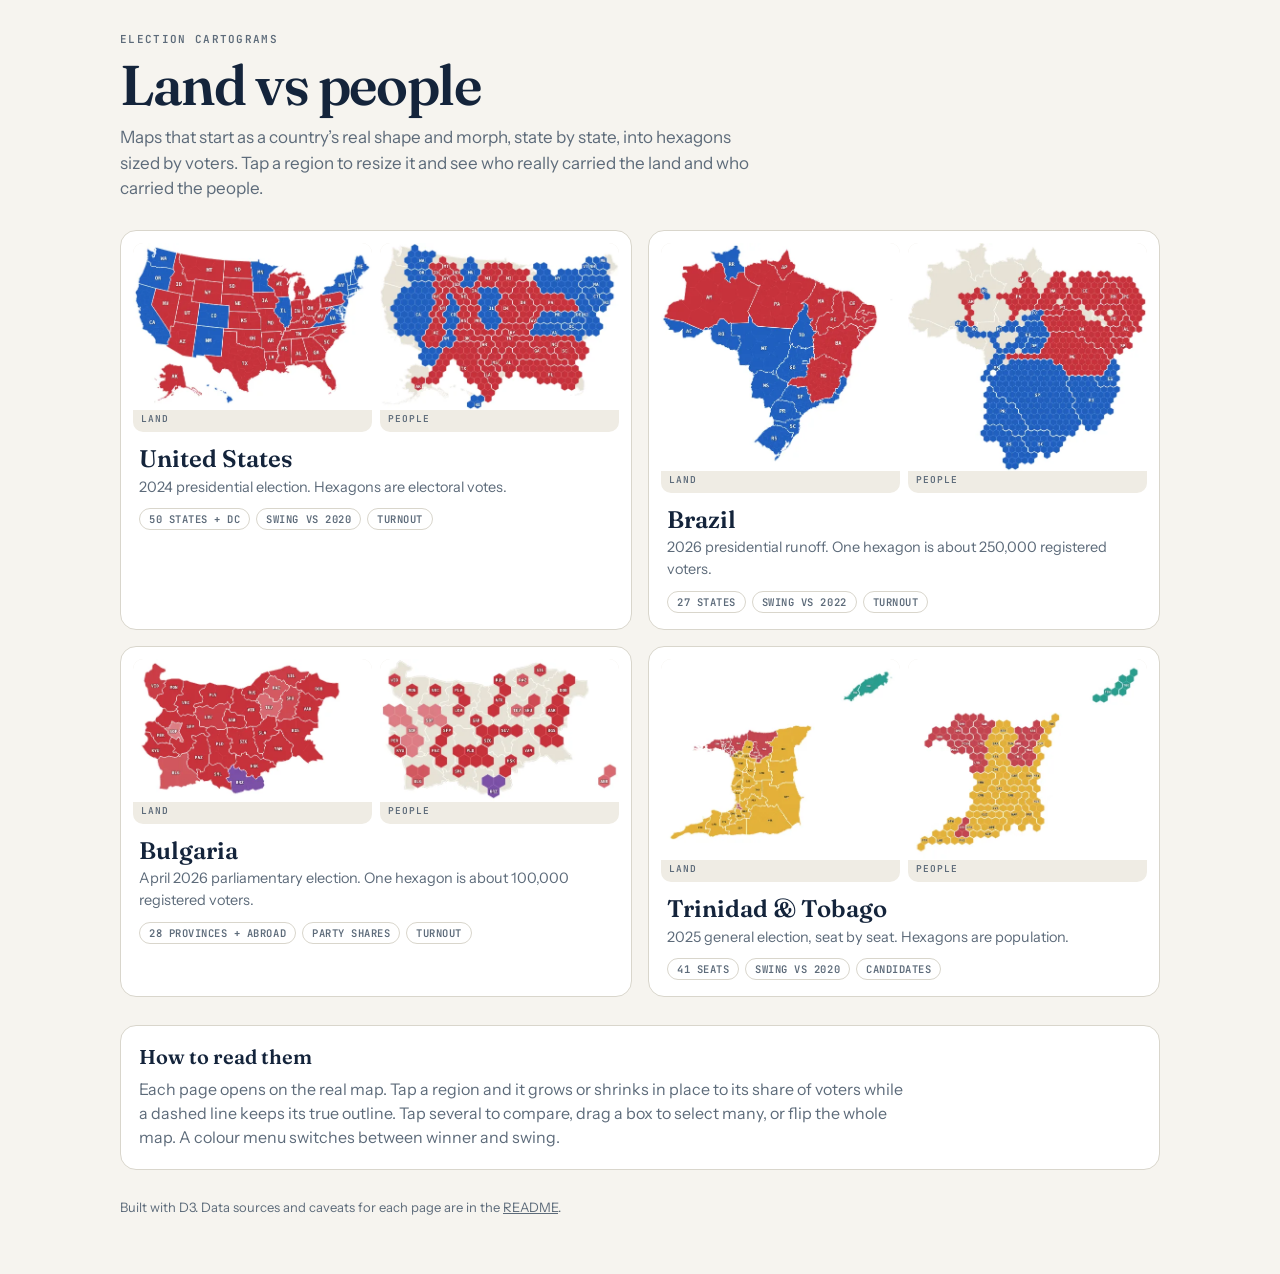
==== index.html @ 6a3b7117 "Add files via upload Full project upload" ====
<!doctype html>
<html lang="en"><head><meta charset="utf-8">
<meta name="viewport" content="width=device-width,initial-scale=1,viewport-fit=cover">
<title>Land vs People</title>
<meta name="description" content="Election cartograms that morph from real land area to share of voters, one country at a time.">
<link rel="stylesheet" href="https://fonts.googleapis.com/css2?family=Fraunces:opsz,wght@9..144,600&family=Instrument+Sans:wght@400;500;600&family=JetBrains+Mono:wght@500;600&display=swap">
<style>
:root{--bg:#f6f4ef;--ink:#14243b;--mute:#5d6b7a;--card:#fff;--line:#d9d6cc;--soft:#efece4;
--display:'Fraunces',Georgia,serif;--body:'Instrument Sans',system-ui,-apple-system,sans-serif;--mono:'JetBrains Mono',ui-monospace,Menlo,monospace}
@media (prefers-color-scheme:dark){:root{--bg:#0f1824;--ink:#eef1f4;--mute:#97a4b3;--card:#17232f;--line:#2a3846;--soft:#1d2b39;color-scheme:dark}}
*{box-sizing:border-box;-webkit-tap-highlight-color:transparent}
body{margin:0;background:var(--bg);color:var(--ink);font:16px/1.5 var(--body);padding-block:32px 56px;padding-left:max(16px,env(safe-area-inset-left,0px));padding-right:max(16px,env(safe-area-inset-right,0px))}
.wrap{max-width:1040px;margin:auto;display:grid;gap:28px}
h1{font:600 clamp(32px,8vw,56px)/1.02 var(--display);letter-spacing:-.025em;margin:0;text-wrap:balance}
.lede{color:var(--mute);max-width:58ch;margin:12px 0 0;font-size:17px}
.eyebrow{font:600 11px var(--mono);letter-spacing:.12em;text-transform:uppercase;color:var(--mute);margin:0 0 10px}
.grid{display:grid;gap:16px;grid-template-columns:minmax(0,1fr)}
@media(min-width:760px){.grid{grid-template-columns:repeat(2,minmax(0,1fr))}}
.card{display:grid;align-content:start;gap:14px;background:var(--card);border:1px solid var(--line);border-radius:16px;padding:12px 12px 16px;text-decoration:none;color:inherit;transition:transform .2s,box-shadow .2s}
.card:hover{transform:translateY(-2px);box-shadow:0 12px 32px rgba(20,36,59,.14)}
.card:focus-visible{outline:2px solid var(--ink);outline-offset:3px}
.pair{display:grid;grid-template-columns:1fr 1fr;gap:8px}
.pair figure{margin:0;background:var(--soft);border-radius:10px;overflow:hidden;position:relative}
.pair img{display:block;width:100%;height:auto;}
.pair figcaption{padding:2px 8px 7px;font:600 9.5px var(--mono);letter-spacing:.1em;text-transform:uppercase;color:var(--mute)}
.meta{padding:0 6px;display:grid;gap:4px}
.meta h2{font:600 24px/1.1 var(--display);margin:0}
.meta p{margin:0;color:var(--mute);font-size:14.5px}
.tags{display:flex;flex-wrap:wrap;gap:6px;margin-top:6px}
.tags span{font:600 10.5px var(--mono);letter-spacing:.05em;text-transform:uppercase;border:1px solid var(--line);border-radius:99px;padding:3px 9px;color:var(--mute)}
.how{background:var(--card);border:1px solid var(--line);border-radius:16px;padding:18px 18px 20px;display:grid;gap:8px}
.how h2{font:600 20px var(--display);margin:0}
.how p{margin:0;color:var(--mute);max-width:70ch}
footer{color:var(--mute);font-size:13px}
footer a{color:inherit}
</style></head><body>
<div class="wrap">
<header><p class="eyebrow">Election cartograms</p><h1>Land vs people</h1>
<p class="lede">Maps that start as a country’s real shape and morph, state by state, into hexagons sized by voters. Tap a region to resize it and see who really carried the land and who carried the people.</p></header>
<main class="grid">
<a class="card" href="usa/"><div class="pair"><figure><picture><source srcset="assets/thumbs/usa-land-dark.webp" media="(prefers-color-scheme:dark)"><img src="assets/thumbs/usa-land-light.webp" alt="US states drawn by land area" width="499" height="350" loading="lazy"></picture><figcaption>Land</figcaption></figure><figure><picture><source srcset="assets/thumbs/usa-people-dark.webp" media="(prefers-color-scheme:dark)"><img src="assets/thumbs/usa-people-light.webp" alt="US states drawn as electoral-vote hexagons" width="499" height="350" loading="lazy"></picture><figcaption>People</figcaption></figure></div>
<div class="meta"><h2>United States</h2><p>2024 presidential election. Hexagons are electoral votes.</p><div class="tags"><span>50 states + DC</span><span>Swing vs 2020</span><span>Turnout</span></div></div></a>
<a class="card" href="brazil/"><div class="pair"><figure><picture><source srcset="assets/thumbs/brazil-land-dark.webp" media="(prefers-color-scheme:dark)"><img src="assets/thumbs/brazil-land-light.webp" alt="Brazilian states drawn by land area" width="499" height="477" loading="lazy"></picture><figcaption>Land</figcaption></figure><figure><picture><source srcset="assets/thumbs/brazil-people-dark.webp" media="(prefers-color-scheme:dark)"><img src="assets/thumbs/brazil-people-light.webp" alt="Brazilian states drawn as voter hexagons" width="499" height="477" loading="lazy"></picture><figcaption>People</figcaption></figure></div>
<div class="meta"><h2>Brazil</h2><p>2026 presidential runoff. One hexagon is about 250,000 registered voters.</p><div class="tags"><span>27 states</span><span>Swing vs 2022</span><span>Turnout</span></div></div></a>
<a class="card" href="bulgaria/"><div class="pair"><figure><picture><source srcset="assets/thumbs/bulgaria-land-dark.webp" media="(prefers-color-scheme:dark)"><img src="assets/thumbs/bulgaria-land-light.webp" alt="Bulgarian provinces drawn by land area" width="499" height="298" loading="lazy"></picture><figcaption>Land</figcaption></figure><figure><picture><source srcset="assets/thumbs/bulgaria-people-dark.webp" media="(prefers-color-scheme:dark)"><img src="assets/thumbs/bulgaria-people-light.webp" alt="Bulgarian provinces drawn as voter hexagons" width="499" height="298" loading="lazy"></picture><figcaption>People</figcaption></figure></div>
<div class="meta"><h2>Bulgaria</h2><p>April 2026 parliamentary election. One hexagon is about 100,000 registered voters.</p><div class="tags"><span>28 provinces + abroad</span><span>Party shares</span><span>Turnout</span></div></div></a>
<a class="card" href="trinidad-tobago/"><div class="pair"><figure><picture><source srcset="assets/thumbs/trinidad-tobago-land-dark.webp" media="(prefers-color-scheme:dark)"><img src="assets/thumbs/trinidad-tobago-land-light.webp" alt="Trinidad and Tobago constituencies drawn by land area" width="499" height="420" loading="lazy"></picture><figcaption>Land</figcaption></figure><figure><picture><source srcset="assets/thumbs/trinidad-tobago-people-dark.webp" media="(prefers-color-scheme:dark)"><img src="assets/thumbs/trinidad-tobago-people-light.webp" alt="Trinidad and Tobago constituencies drawn as population hexagons" width="499" height="420" loading="lazy"></picture><figcaption>People</figcaption></figure></div>
<div class="meta"><h2>Trinidad &amp; Tobago</h2><p>2025 general election, seat by seat. Hexagons are population.</p><div class="tags"><span>41 seats</span><span>Swing vs 2020</span><span>Candidates</span></div></div></a>
</main>
<section class="how"><h2>How to read them</h2><p>Each page opens on the real map. Tap a region and it grows or shrinks in place to its share of voters while a dashed line keeps its true outline. Tap several to compare, drag a box to select many, or flip the whole map. A colour menu switches between winner and swing.</p></section>
<footer>Built with D3. Data sources and caveats for each page are in the <a href="https://github.com/christhchild28/election-land-vs-people#readme">README</a>.</footer>
</div></body></html>
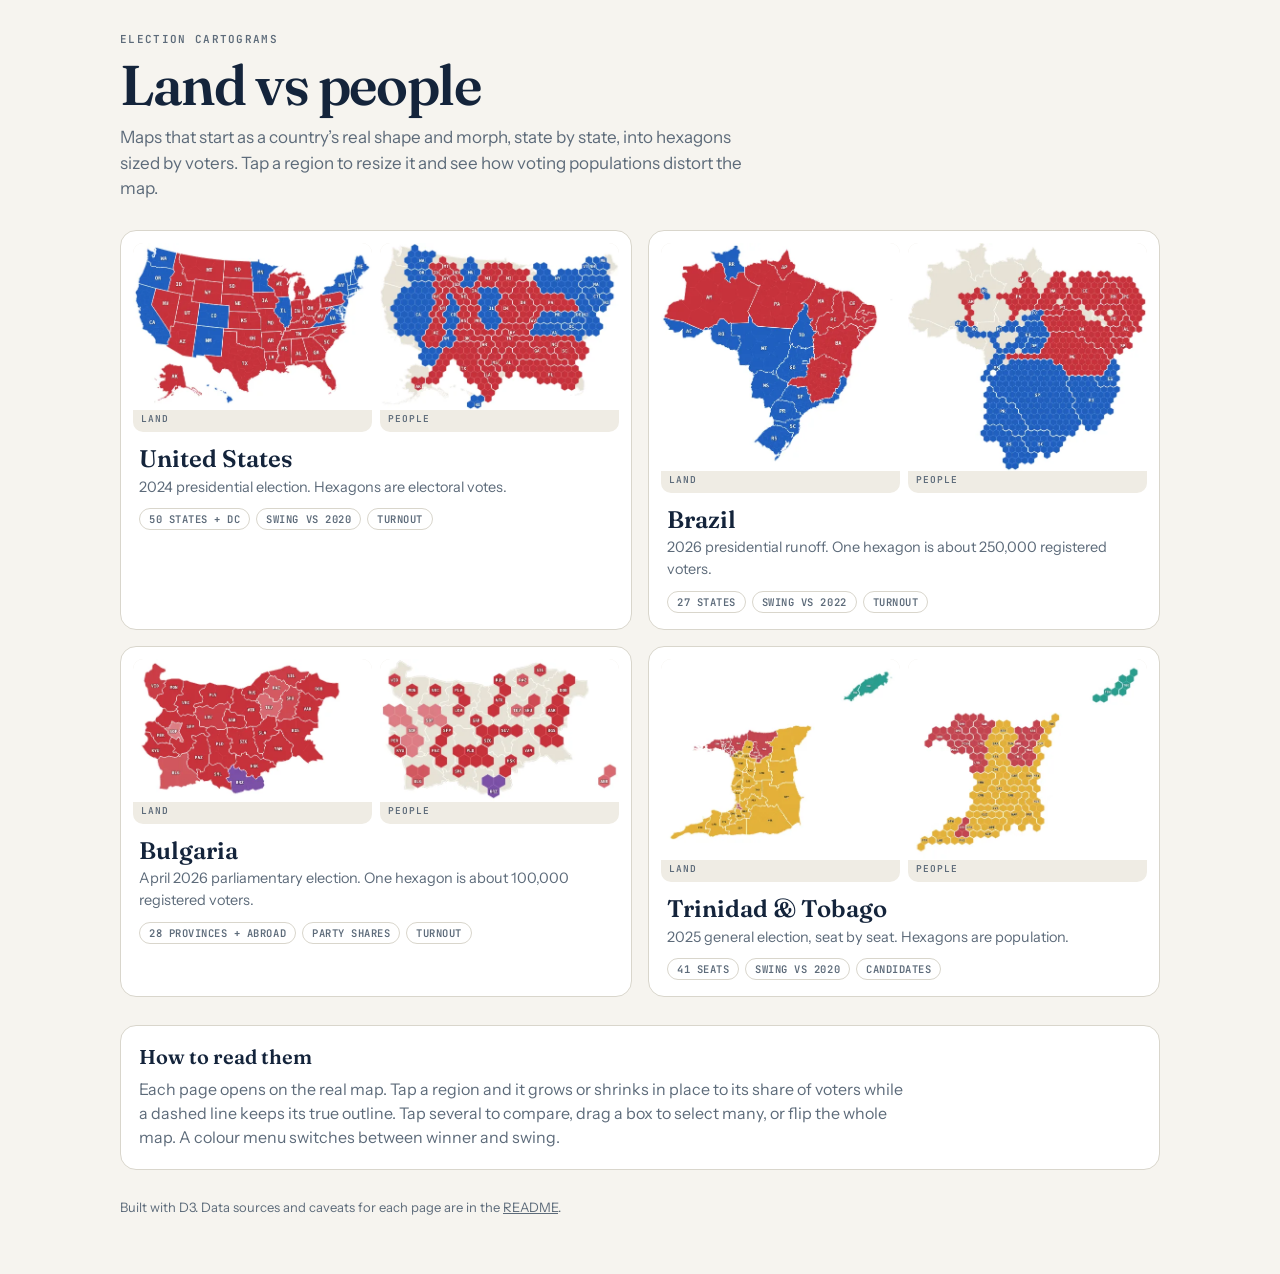
==== commit c9752cca: "Update index.html" ====
--- a/index.html
+++ b/index.html
@@ -36,7 +36,7 @@
 </style></head><body>
 <div class="wrap">
 <header><p class="eyebrow">Election cartograms</p><h1>Land vs people</h1>
-<p class="lede">Maps that start as a country’s real shape and morph, state by state, into hexagons sized by voters. Tap a region to resize it and see who really carried the land and who carried the people.</p></header>
+<p class="lede">Maps that start as a country’s real shape and morph, state by state, into hexagons sized by voters. Tap a region to resize it and see how voting populations distort the map.</p></header>
 <main class="grid">
 <a class="card" href="usa/"><div class="pair"><figure><picture><source srcset="assets/thumbs/usa-land-dark.webp" media="(prefers-color-scheme:dark)"><img src="assets/thumbs/usa-land-light.webp" alt="US states drawn by land area" width="499" height="350" loading="lazy"></picture><figcaption>Land</figcaption></figure><figure><picture><source srcset="assets/thumbs/usa-people-dark.webp" media="(prefers-color-scheme:dark)"><img src="assets/thumbs/usa-people-light.webp" alt="US states drawn as electoral-vote hexagons" width="499" height="350" loading="lazy"></picture><figcaption>People</figcaption></figure></div>
 <div class="meta"><h2>United States</h2><p>2024 presidential election. Hexagons are electoral votes.</p><div class="tags"><span>50 states + DC</span><span>Swing vs 2020</span><span>Turnout</span></div></div></a>
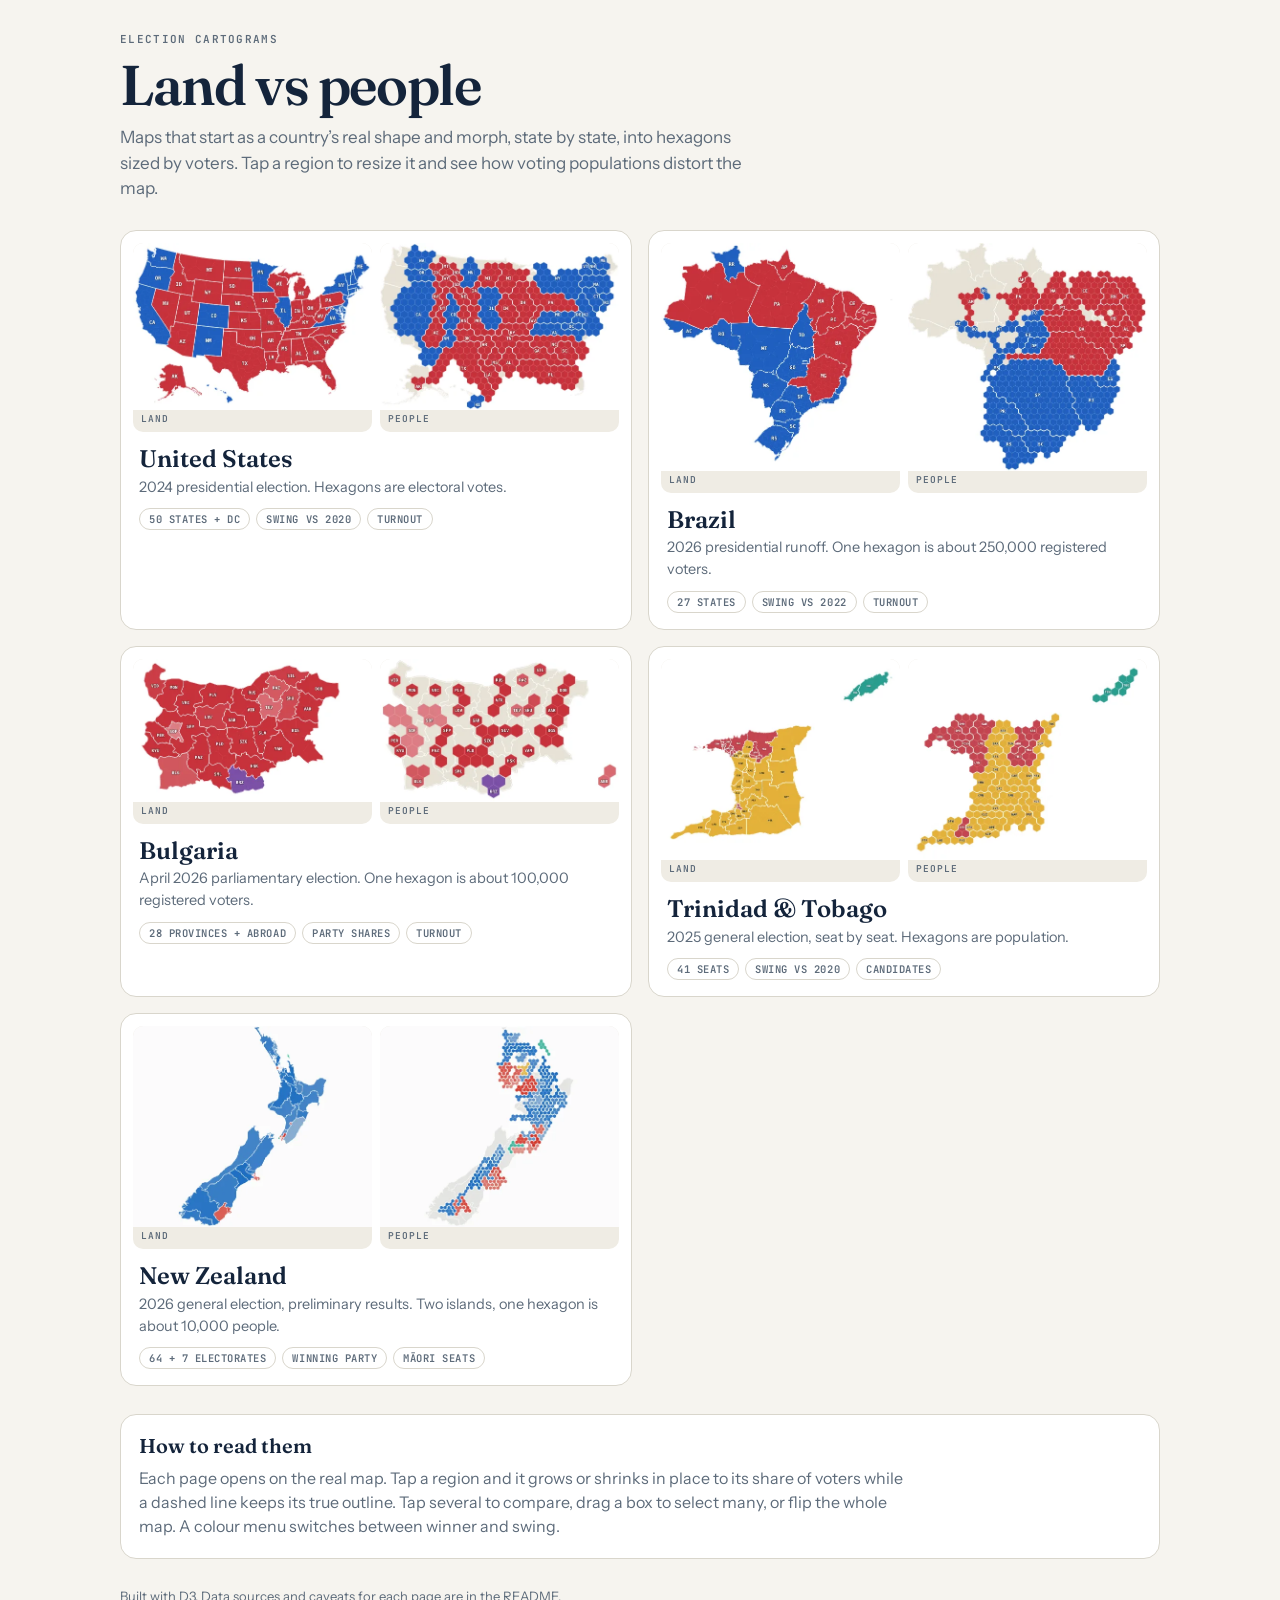
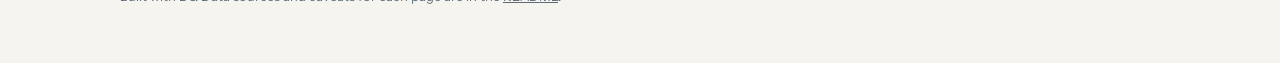
==== commit 68c1caa5: "Add New Zealand 2026 general election: land vs people (64 general + 7 Māori electorates) Two-landmas" ====
--- a/index.html
+++ b/index.html
@@ -2,7 +2,14 @@
 <html lang="en"><head><meta charset="utf-8">
 <meta name="viewport" content="width=device-width,initial-scale=1,viewport-fit=cover">
 <title>Land vs People</title>
-<meta name="description" content="Election cartograms that morph from real land area to share of voters, one country at a time.">
+<!--og-->
+<meta name="description" content="Election cartograms that morph from real land area to share of voters: US, Brazil, Bulgaria, Trinidad and Tobago.">
+<meta property="og:type" content="website"><meta property="og:site_name" content="Land vs people">
+<meta property="og:title" content="Land vs people"><meta property="og:description" content="Election cartograms that morph from real land area to share of voters: US, Brazil, Bulgaria, Trinidad and Tobago.">
+<meta property="og:url" content="https://christhchild28.github.io/election-land-vs-people/"><meta property="og:image" content="https://christhchild28.github.io/election-land-vs-people/assets/og/landing.png">
+<meta property="og:image:width" content="1200"><meta property="og:image:height" content="630"><meta property="og:image:alt" content="Land vs people: real map beside the same map resized by voters">
+<meta name="twitter:card" content="summary_large_image"><meta name="twitter:title" content="Land vs people"><meta name="twitter:description" content="Election cartograms that morph from real land area to share of voters: US, Brazil, Bulgaria, Trinidad and Tobago."><meta name="twitter:image" content="https://christhchild28.github.io/election-land-vs-people/assets/og/landing.png">
+<!--/og-->
 <link rel="stylesheet" href="https://fonts.googleapis.com/css2?family=Fraunces:opsz,wght@9..144,600&family=Instrument+Sans:wght@400;500;600&family=JetBrains+Mono:wght@500;600&display=swap">
 <style>
 :root{--bg:#f6f4ef;--ink:#14243b;--mute:#5d6b7a;--card:#fff;--line:#d9d6cc;--soft:#efece4;
@@ -46,6 +53,8 @@
 <div class="meta"><h2>Bulgaria</h2><p>April 2026 parliamentary election. One hexagon is about 100,000 registered voters.</p><div class="tags"><span>28 provinces + abroad</span><span>Party shares</span><span>Turnout</span></div></div></a>
 <a class="card" href="trinidad-tobago/"><div class="pair"><figure><picture><source srcset="assets/thumbs/trinidad-tobago-land-dark.webp" media="(prefers-color-scheme:dark)"><img src="assets/thumbs/trinidad-tobago-land-light.webp" alt="Trinidad and Tobago constituencies drawn by land area" width="499" height="420" loading="lazy"></picture><figcaption>Land</figcaption></figure><figure><picture><source srcset="assets/thumbs/trinidad-tobago-people-dark.webp" media="(prefers-color-scheme:dark)"><img src="assets/thumbs/trinidad-tobago-people-light.webp" alt="Trinidad and Tobago constituencies drawn as population hexagons" width="499" height="420" loading="lazy"></picture><figcaption>People</figcaption></figure></div>
 <div class="meta"><h2>Trinidad &amp; Tobago</h2><p>2025 general election, seat by seat. Hexagons are population.</p><div class="tags"><span>41 seats</span><span>Swing vs 2020</span><span>Candidates</span></div></div></a>
+<a class="card" href="new-zealand/"><div class="pair"><figure><picture><source srcset="assets/thumbs/new-zealand-land-dark.webp" media="(prefers-color-scheme:dark)"><img src="assets/thumbs/new-zealand-land-light.webp" alt="New Zealand electorates drawn by land area" width="499" height="420" loading="lazy"></picture><figcaption>Land</figcaption></figure><figure><picture><source srcset="assets/thumbs/new-zealand-people-dark.webp" media="(prefers-color-scheme:dark)"><img src="assets/thumbs/new-zealand-people-light.webp" alt="New Zealand electorates drawn as population hexagons" width="499" height="420" loading="lazy"></picture><figcaption>People</figcaption></figure></div>
+<div class="meta"><h2>New Zealand</h2><p>2026 general election, preliminary results. Two islands, one hexagon is about 10,000 people.</p><div class="tags"><span>64 + 7 electorates</span><span>Winning party</span><span>Māori seats</span></div></div></a>
 </main>
 <section class="how"><h2>How to read them</h2><p>Each page opens on the real map. Tap a region and it grows or shrinks in place to its share of voters while a dashed line keeps its true outline. Tap several to compare, drag a box to select many, or flip the whole map. A colour menu switches between winner and swing.</p></section>
 <footer>Built with D3. Data sources and caveats for each page are in the <a href="https://github.com/christhchild28/election-land-vs-people#readme">README</a>.</footer>
